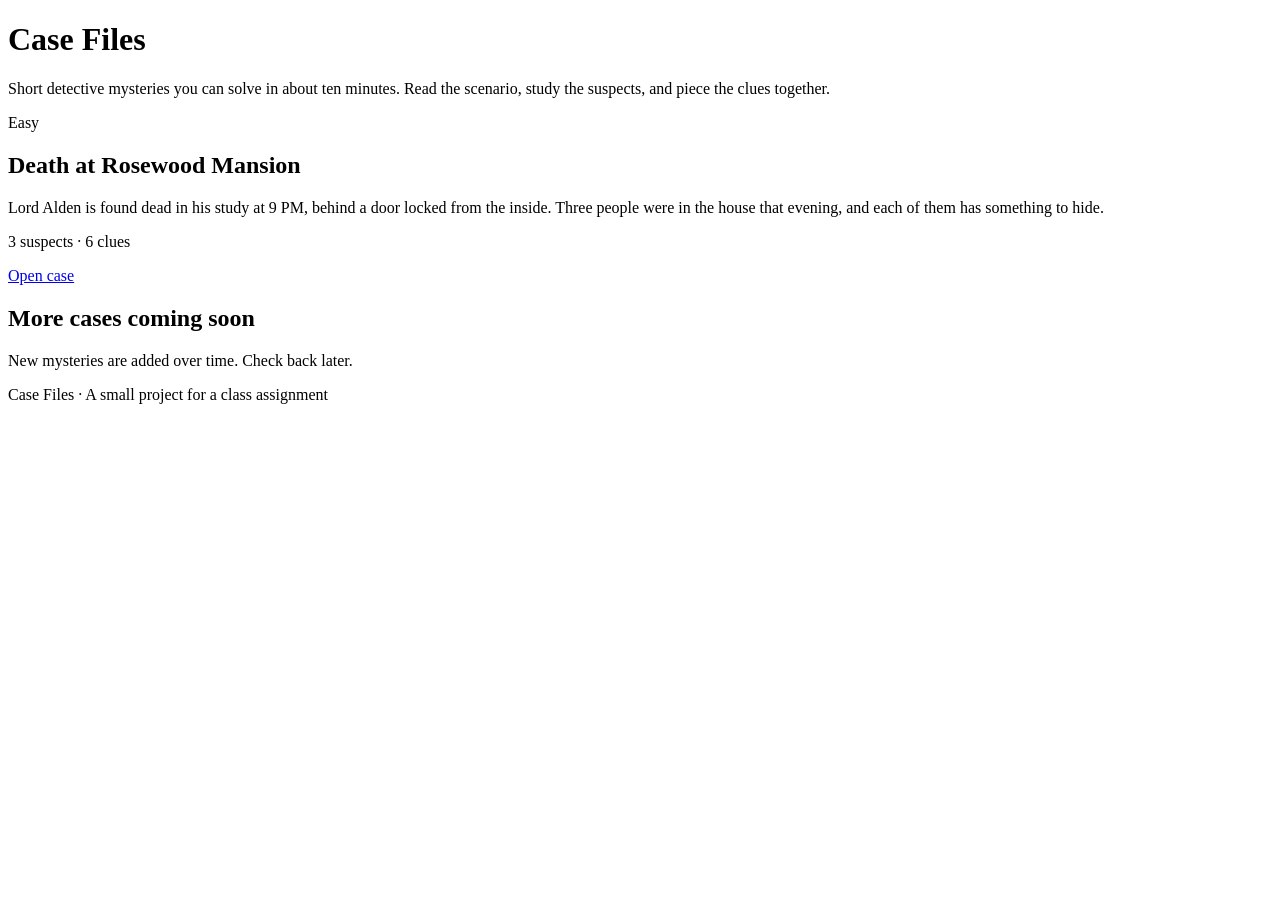
==== index.html @ 1484f872 "Add files via upload" ====
<!DOCTYPE html>
<html lang="en">
<head>
  <meta charset="utf-8">
  <meta name="viewport" content="width=device-width, initial-scale=1">
  <title>Case Files: Detective Mysteries</title>
  <link rel="stylesheet" href="assets/style.css">
</head>
<body>
  <div class="container">
    <header class="site-header">
      <h1>Case Files</h1>
      <p class="intro">Short detective mysteries you can solve in about ten minutes. Read the scenario, study the suspects, and piece the clues together.</p>
    </header>

    <main>
      <div class="grid">
        <!-- New case cards go at the top of this grid (newest first). -->
        <article class="card">
          <span class="tag">Easy</span>
          <h2>Death at Rosewood Mansion</h2>
          <p>Lord Alden is found dead in his study at 9 PM, behind a door locked from the inside. Three people were in the house that evening, and each of them has something to hide.</p>
          <p class="info">3 suspects · 6 clues</p>
          <a class="button" href="cases/rosewood-mansion/index.html">Open case</a>
        </article>

        <!-- Keep this card as the last item. -->
        <article class="card soon">
          <h2>More cases coming soon</h2>
          <p>New mysteries are added over time. Check back later.</p>
        </article>
      </div>
    </main>

    <footer>Case Files · A small project for a class assignment</footer>
  </div>
</body>
</html>
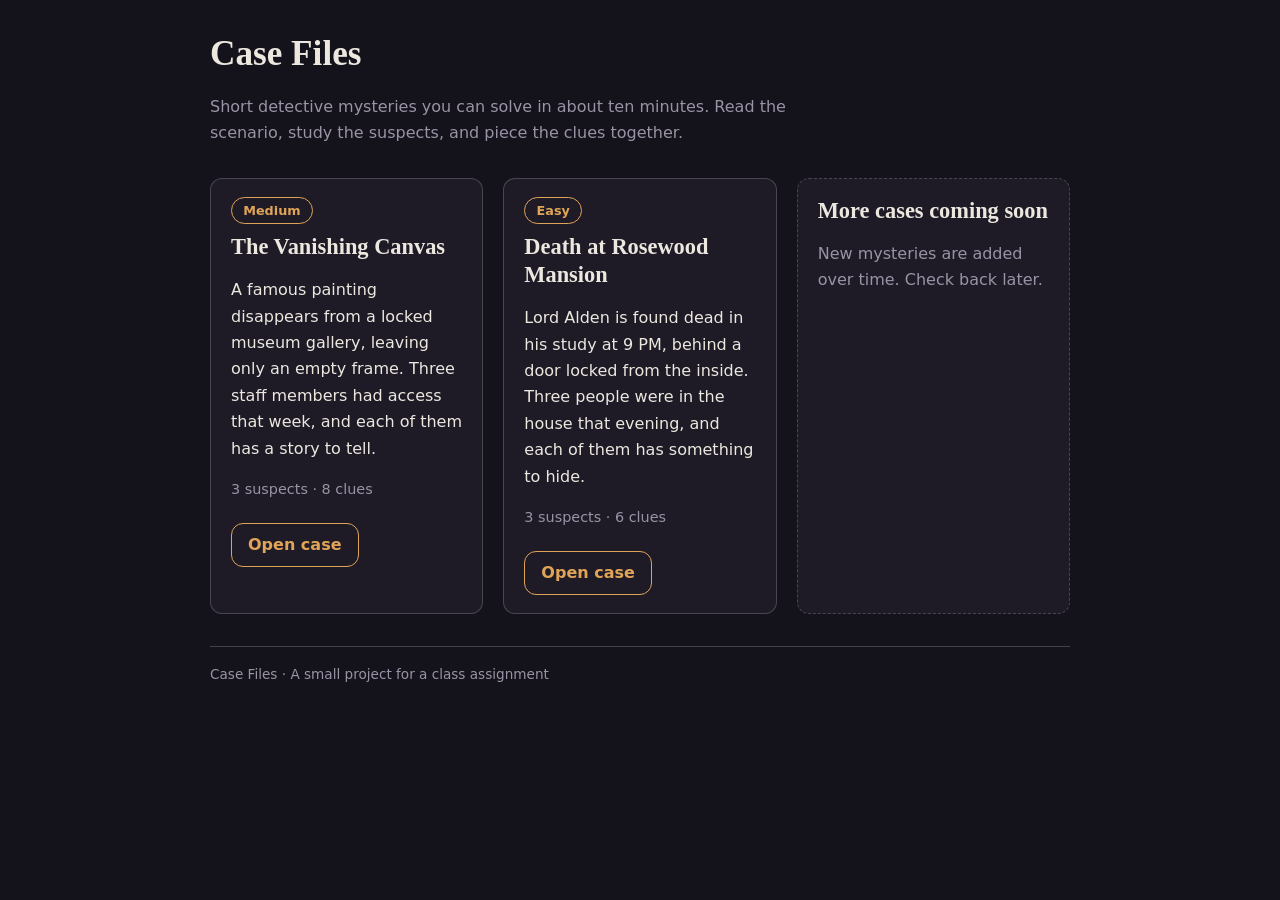
==== commit 63eeaccb: "Update index.html" ====
--- a/index.html
+++ b/index.html
@@ -17,11 +17,20 @@
       <div class="grid">
         <!-- New case cards go at the top of this grid (newest first). -->
         <article class="card">
+          <span class="tag">Medium</span>
+          <h2>The Vanishing Canvas</h2>
+          <p>A famous painting disappears from a locked museum gallery, leaving only an empty frame. Three staff members had access that week, and each of them has a story to tell.</p>
+          <p class="info">3 suspects · 8 clues</p>
+          <a class="button" href="cases/vanishing-canvas/index.html">Open case</a>
+        </article>
+
+        <article class="card">
           <span class="tag">Easy</span>
           <h2>Death at Rosewood Mansion</h2>
           <p>Lord Alden is found dead in his study at 9 PM, behind a door locked from the inside. Three people were in the house that evening, and each of them has something to hide.</p>
           <p class="info">3 suspects · 6 clues</p>
           <a class="button" href="cases/rosewood-mansion/index.html">Open case</a>
+
         </article>
 
         <!-- Keep this card as the last item. -->
--- a/assets/style.css
+++ b/assets/style.css
@@ -0,0 +1,125 @@
+/* Case Files: shared stylesheet. Colors come only from these variables. */
+:root {
+  --bg: #14121a;
+  --card: #1e1b26;
+  --text: #ece7df;
+  --muted: #9a93a6;
+  --accent: #e0a458;
+  color-scheme: dark;
+}
+
+* { box-sizing: border-box; }
+
+html { scroll-behavior: smooth; }
+
+body {
+  margin: 0;
+  background: var(--bg);
+  color: var(--text);
+  font-family: system-ui, -apple-system, "Segoe UI", Roboto, Arial, sans-serif;
+  line-height: 1.65;
+}
+
+h1, h2, h3 {
+  font-family: Georgia, "Times New Roman", serif;
+  line-height: 1.25;
+  margin: 0 0 0.5em;
+}
+
+h1 { font-size: 2.2rem; }
+h2 { font-size: 1.4rem; color: var(--accent); }
+h3 { font-size: 1.1rem; }
+
+a { color: var(--accent); }
+
+.container {
+  max-width: 900px;
+  margin: 0 auto;
+  padding: 2rem 1.25rem 3rem;
+}
+
+.site-header { margin-bottom: 2rem; }
+.intro { color: var(--muted); max-width: 60ch; }
+
+/* Card grid (home page) */
+.grid {
+  display: grid;
+  grid-template-columns: repeat(auto-fit, minmax(260px, 1fr));
+  gap: 1.25rem;
+}
+
+.card, .suspect-card, .clue, details {
+  background: var(--card);
+  border: 1px solid color-mix(in srgb, var(--muted) 35%, transparent);
+  border-radius: 12px;
+  padding: 1.1rem 1.25rem;
+}
+
+.card h2 { color: var(--text); }
+.card.soon { border-style: dashed; color: var(--muted); }
+.info { color: var(--muted); font-size: 0.9rem; }
+
+.button {
+  display: inline-block;
+  margin-top: 0.4rem;
+  padding: 0.5rem 1rem;
+  border: 1px solid var(--accent);
+  border-radius: 12px;
+  text-decoration: none;
+  font-weight: 600;
+}
+.button:hover { background: var(--accent); color: var(--bg); }
+
+/* Difficulty tag */
+.tag {
+  display: inline-block;
+  padding: 0.1rem 0.7rem;
+  border: 1px solid var(--accent);
+  border-radius: 999px;
+  color: var(--accent);
+  font-size: 0.8rem;
+  font-weight: 600;
+  margin-bottom: 0.6rem;
+}
+
+/* Case page */
+.case-header { margin-bottom: 1.5rem; }
+.hook { color: var(--muted); font-size: 1.1rem; }
+.back { display: inline-block; margin-bottom: 1rem; font-size: 0.9rem; }
+
+section { margin-bottom: 2rem; }
+
+.suspect-card, .clue { margin-bottom: 0.9rem; }
+.suspect-card p, .clue p { margin: 0.2rem 0; }
+.suspect-card .role { color: var(--muted); font-size: 0.9rem; margin-bottom: 0.4rem; }
+.clue-id { color: var(--accent); font-weight: 700; margin-right: 0.4rem; }
+
+details summary { cursor: pointer; font-weight: 600; color: var(--accent); }
+details[open] summary { margin-bottom: 0.7rem; }
+
+ol.questions { padding-left: 1.2rem; }
+
+.ending { margin-bottom: 0.9rem; }
+.ending strong { color: var(--accent); }
+
+footer {
+  border-top: 1px solid color-mix(in srgb, var(--muted) 35%, transparent);
+  color: var(--muted);
+  font-size: 0.85rem;
+  padding-top: 1rem;
+  margin-top: 2rem;
+}
+
+@media (max-width: 480px) {
+  h1 { font-size: 1.7rem; }
+  .container { padding: 1.25rem 1rem 2rem; }
+}
+
+.case-label {
+  font-family: system-ui, -apple-system, "Segoe UI", Roboto, Arial, sans-serif;
+  font-size: 0.85rem;
+  text-transform: uppercase;
+  letter-spacing: 0.08em;
+  color: var(--muted);
+  margin-bottom: 0.4rem;
+}
